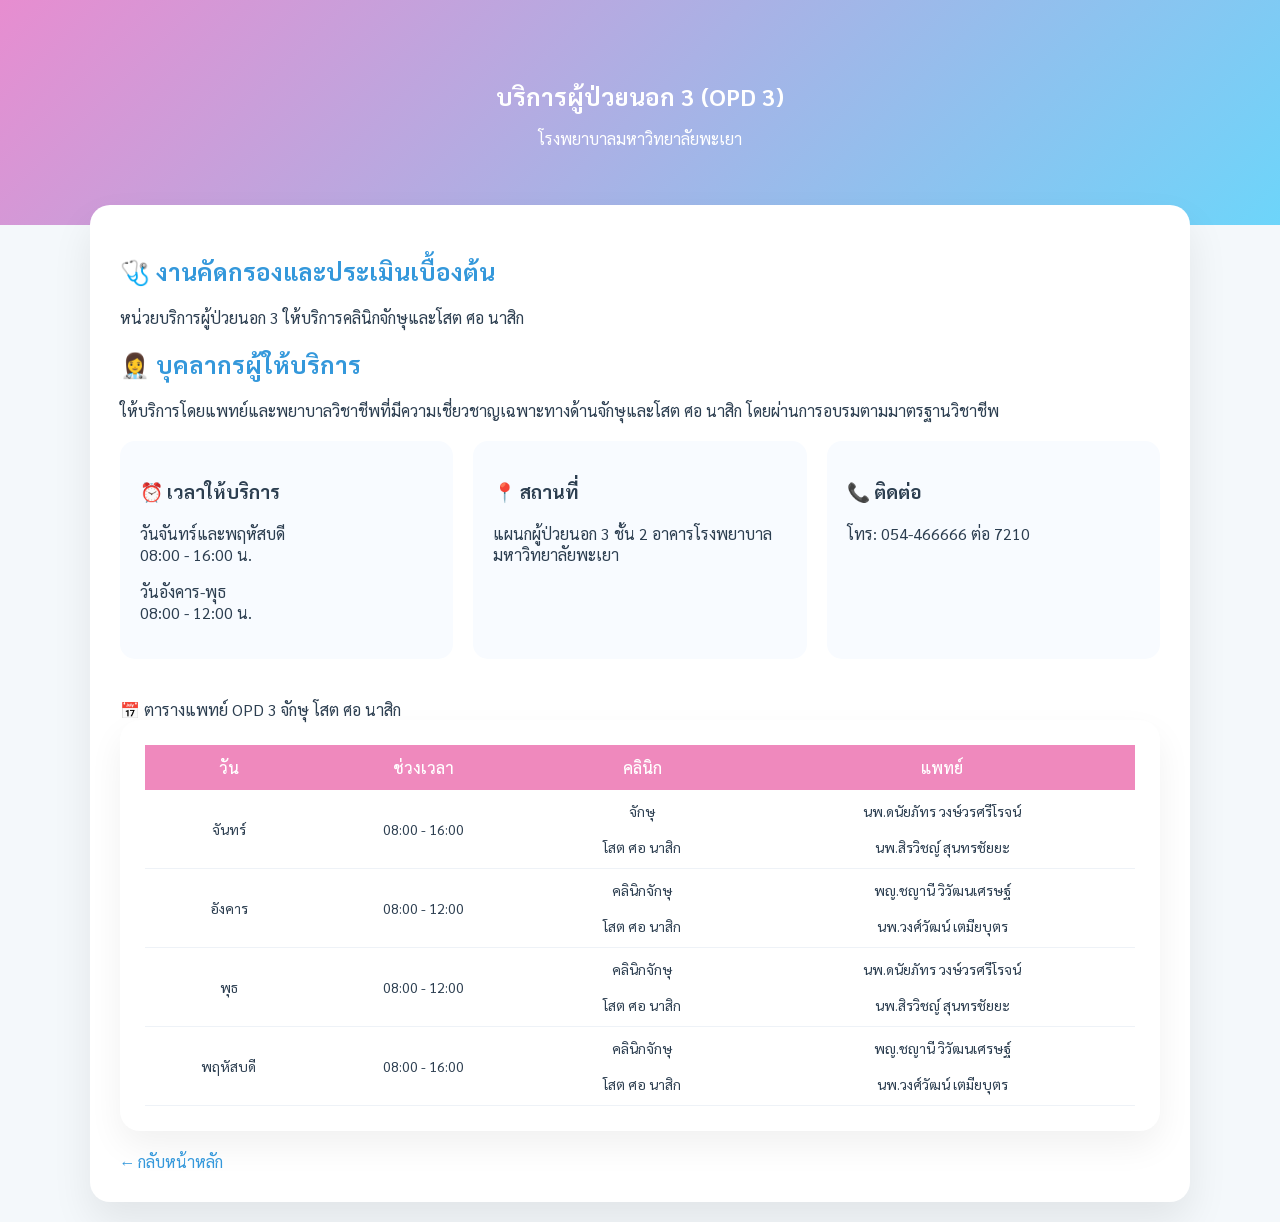
==== pahr/opd3.html @ 081d7a25 "นน" ====
<!DOCTYPE html>
<html lang="th">
<head>
  <meta charset="UTF-8">
  <meta name="viewport" content="width=device-width, initial-scale=1.0">
  <title>บริการผู้ป่วยนอก 3 | โรงพยาบาลมหาวิทยาลัยพะเยา</title>

  <link href="https://fonts.googleapis.com/css2?family=Sarabun:wght@300;400;500;600;700&display=swap" rel="stylesheet">

  <style>
    body {
      font-family: 'Sarabun', sans-serif;
      margin: 0;
      background: #f4f8fb;
      color: #2c3e50;
    }

    .container {
      max-width: 1100px;
      margin: auto;
      padding: 20px;
    }

    /* HERO */
    .hero {
      background: linear-gradient(135deg, #e78dd0, #6dd5fa);
      color: white;
      padding: 60px 20px;
      text-align: center;
    }

    .hero h1 {
      margin-bottom: 10px;
    }

    /* CARD */
    .card {
      background: #fff;
      border-radius: 20px;
      padding: 30px;
      margin-top: -40px;
      box-shadow: 0 20px 40px rgba(0,0,0,0.08);
    }

    h2 {
      color: #3498db;
    }

    ul {
      padding-left: 20px;
    }

    li {
      margin-bottom: 8px;
    }

    /* INFO GRID */
    .info-grid {
      display: grid;
      grid-template-columns: repeat(auto-fit, minmax(250px, 1fr));
      gap: 20px;
      margin-top: 20px;
    }

    .info-box {
      background: #f8fbff;
      padding: 20px;
      border-radius: 15px;
    }

    /* ===== ตารางแพทย์ ===== */
    .schedule-section {
      margin-top: 40px;
    }

    .schedule-card {
      background: #ffffff;
      border-radius: 20px;
      padding: 25px;
      box-shadow: 0 15px 35px rgba(0,0,0,0.06);
      overflow-x: auto;
    }

    .schedule-table {
      width: 100%;
      border-collapse: collapse;
      min-width: 700px;
    }

    .schedule-table th {
      background: #ef89bd;
      color: white;
      padding: 12px;
      font-weight: 500;
      text-align: center;
    }

    .schedule-table td {
      padding: 12px;
      text-align: center;
      border-bottom: 1px solid #eef2f7;
      font-size: 14px;
    }

    .schedule-table tr:hover {
      background: #f4faff;
      transition: 0.2s;
    }

    /* BACK BUTTON */
    .back {
      display: inline-block;
      margin-top: 20px;
      text-decoration: none;
      color: #3498db;
    }

    .back:hover {
      text-decoration: underline;
    }
  </style>
</head>

<body>

  <!-- HERO -->
  <section class="hero">
    <h1>บริการผู้ป่วยนอก 3 (OPD 3)</h1>
    <p>โรงพยาบาลมหาวิทยาลัยพะเยา</p>
  </section>

  <div class="container">
    <div class="card">

      <h2>🩺 งานคัดกรองและประเมินเบื้องต้น</h2>
      <p>
        หน่วยบริการผู้ป่วยนอก 3 ให้บริการคลินิกจักษุและโสต ศอ นาสิก
      </p>

      <h2>👩‍⚕️ บุคลากรผู้ให้บริการ</h2>
      <p>
        ให้บริการโดยแพทย์และพยาบาลวิชาชีพที่มีความเชี่ยวชาญเฉพาะทางด้านจักษุและโสต ศอ นาสิก
        โดยผ่านการอบรมตามมาตรฐานวิชาชีพ
      </p>

      <div class="info-grid">
        <div class="info-box">
          <h3>⏰ เวลาให้บริการ</h3>
          <p>วันจันทร์และพฤหัสบดี<br>08:00 - 16:00 น.</p>
          <p>วันอังคาร-พุธ<br>08:00 - 12:00 น.</p>
        </div>

        <div class="info-box">
          <h3>📍 สถานที่</h3>
          <p>แผนกผู้ป่วยนอก 3 ชั้น 2 อาคารโรงพยาบาลมหาวิทยาลัยพะเยา</p>
        </div>

        <div class="info-box">
          <h3>📞 ติดต่อ</h3>
          <p>โทร: 054-466666 ต่อ 7210</p>
        </div>
      </div>

      <!-- 🔥 ตารางแพทย์ -->
      <div class="schedule-section">
        
<div class="schedule-image">
  <div class="schedule-image">
 
  <div class="schedule-overlay">
    📅 ตารางแพทย์ OPD 3 จักษุ โสต ศอ นาสิก
  </div>
</div>


        <div class="schedule-card">
          <table class="schedule-table">
            <thead>
              <tr>
                <th>วัน</th>
                <th>ช่วงเวลา</th>
                <th>คลินิก</th>
                <th>แพทย์</th>
              </tr>
            </thead>
            <tbody>
                <tr>
                <td>จันทร์</td>
                <td>08:00 - 16:00</td>
                <td>จักษุ <br>
                 <br>   โสต ศอ นาสิก</td>
                
                <td>นพ.ดนัยภัทร วงษ์วรศรีโรจน์<br>
                 <br> นพ.สิรวิชญ์ สุนทรชัยยะ   
                </td>
              <tr>
                <td>อังคาร</td>
                <td>08:00 - 12:00</td>
                <td>คลินิกจักษุ<br>
                 <br>   โสต ศอ นาสิก</td>
                <td>พญ.ชญานี วิวัฒนเศรษฐ์<br>
                 <br> นพ.วงศ์วัฒน์ เตมียบุตร
                   
                </td>
               <tr>
               <td>พุธ</td>
                <td>08:00 - 12:00</td>
                <td>คลินิกจักษุ<br>
                 <br>   โสต ศอ นาสิก</td>
                <td>นพ.ดนัยภัทร วงษ์วรศรีโรจน์<br>
                 <br> นพ.สิรวิชญ์ สุนทรชัยยะ  
                </td>
              </tr>
             
              <tr>
                <td>พฤหัสบดี</td>
                <td>08:00 - 16:00</td>
                <td>คลินิกจักษุ<br>
                 <br>   โสต ศอ นาสิก</td>
                <td>พญ.ชญานี วิวัฒนเศรษฐ์<br>
                 <br> นพ.วงศ์วัฒน์ เตมียบุตร
                   
              </tr>
              
            </tbody>
          </table>
        </div>
      </div>

      <a href="../index.html" class="back">← กลับหน้าหลัก</a>

    </div>
  </div>

</body>
</html>
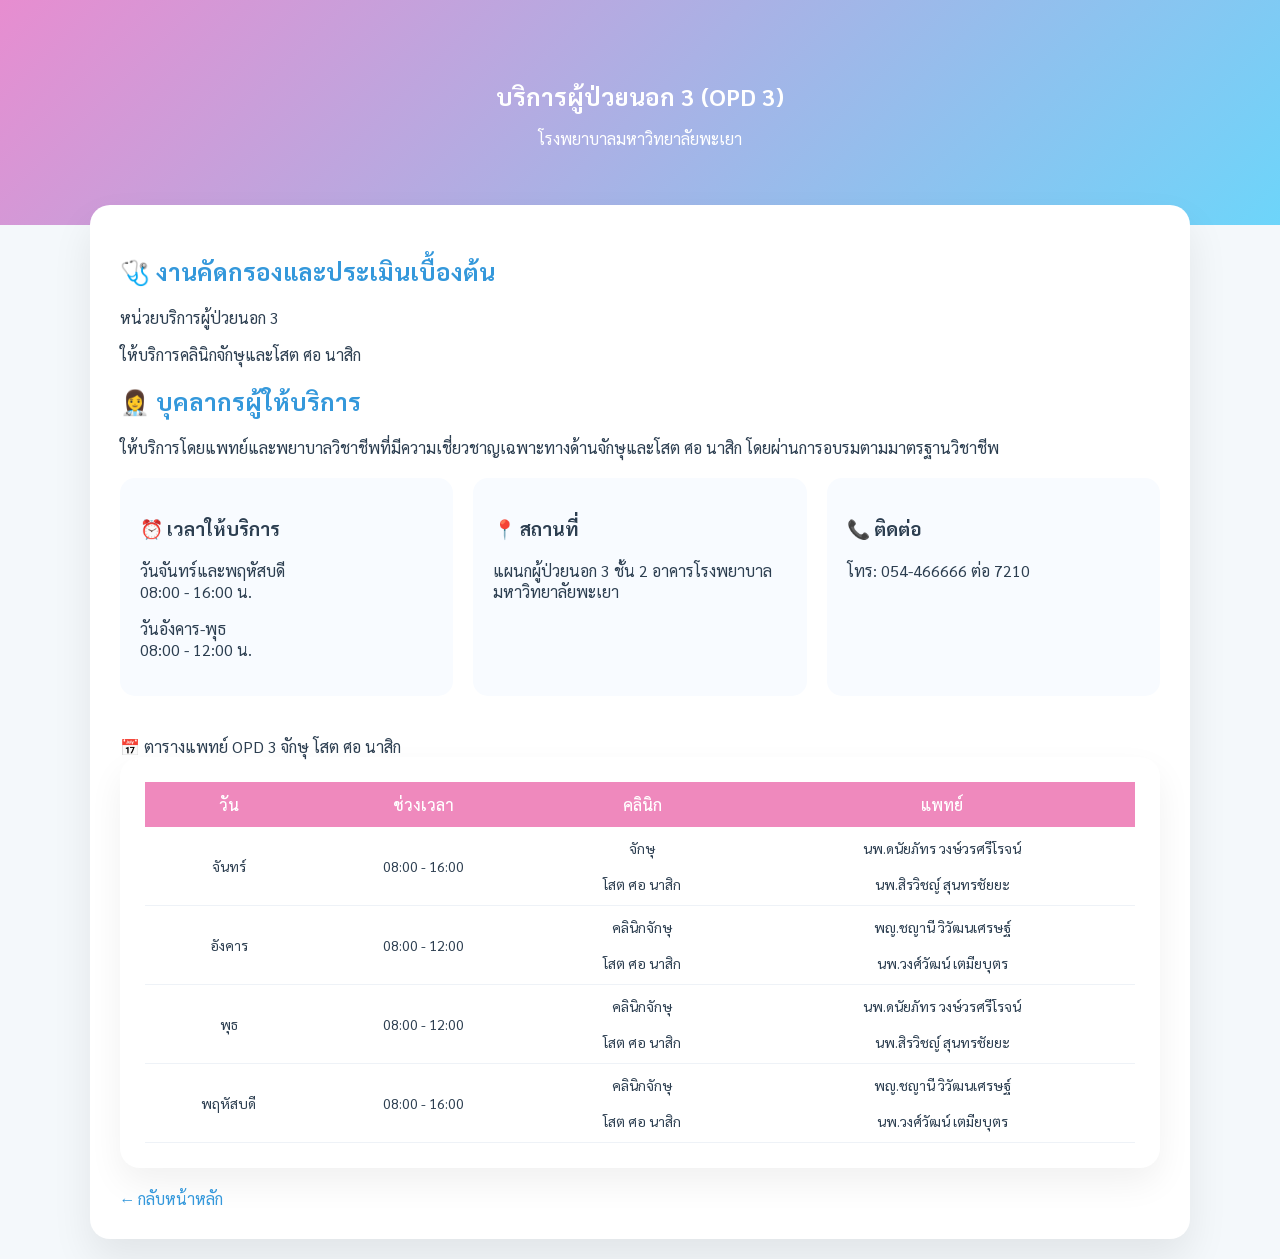
==== commit 1d953bd0: "iii" ====
--- a/pahr/opd3.html
+++ b/pahr/opd3.html
@@ -134,7 +134,8 @@
 
       <h2>🩺 งานคัดกรองและประเมินเบื้องต้น</h2>
       <p>
-        หน่วยบริการผู้ป่วยนอก 3 ให้บริการคลินิกจักษุและโสต ศอ นาสิก
+        หน่วยบริการผู้ป่วยนอก 3 
+        </p>ให้บริการคลินิกจักษุและโสต ศอ นาสิก
       </p>
 
       <h2>👩‍⚕️ บุคลากรผู้ให้บริการ</h2>
